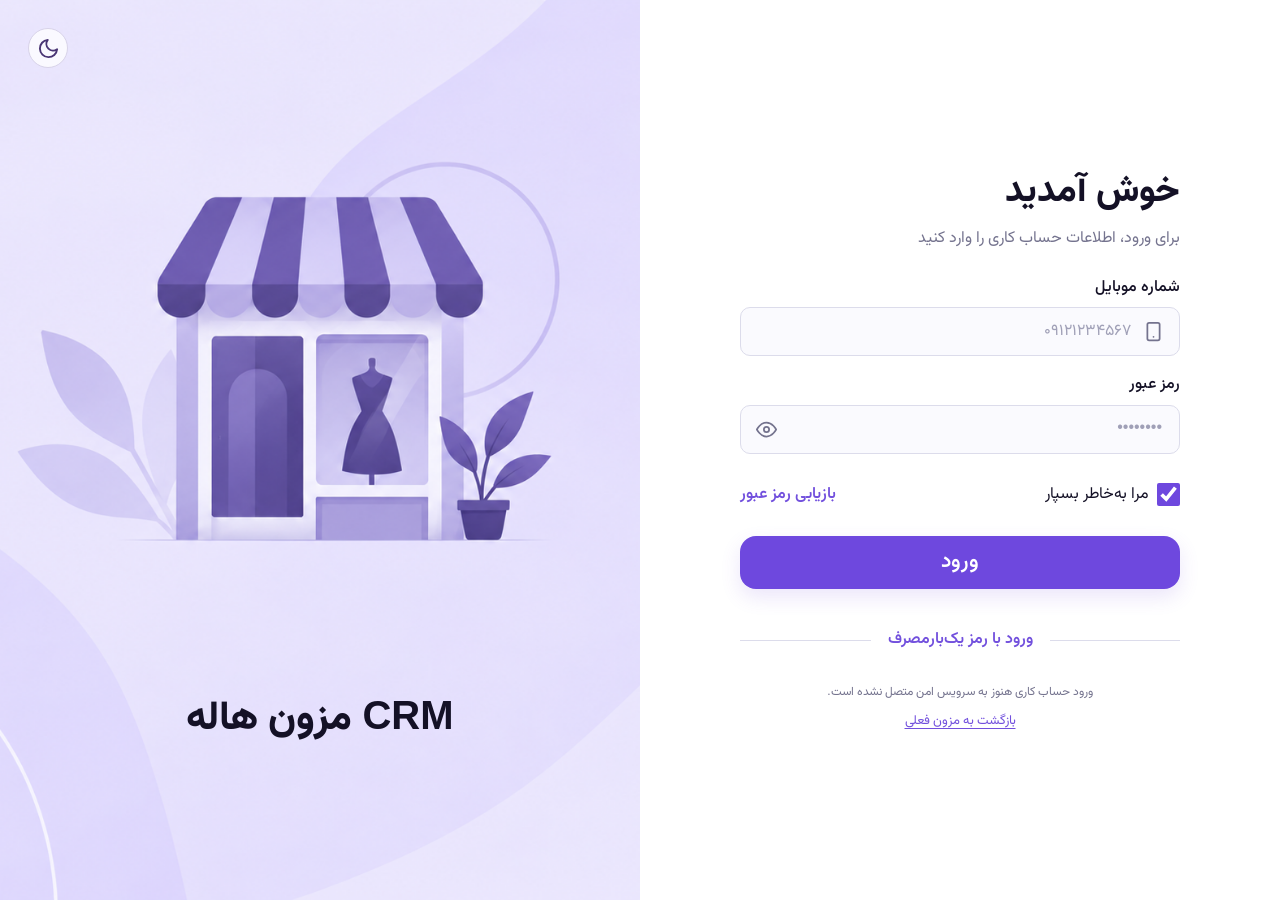
==== login.html @ 97564a05 "Add approved login frontend with light and night themes" ====
<!doctype html>
<html lang="fa" dir="rtl">
<head>
 <meta charset="utf-8">
 <meta name="viewport" content="width=device-width,initial-scale=1,viewport-fit=cover">
 <meta name="theme-color" content="#eee8ff">
 <meta name="format-detection" content="telephone=no">
 <title>ورود | CRM مزون هاله</title>
 <link rel="icon" href="./icon-192.png">
 <link rel="manifest" href="./manifest.webmanifest">
 <script>try{document.documentElement.dataset.theme=localStorage.getItem('hs.crm.v62.theme')==='dark'?'dark':'light'}catch{document.documentElement.dataset.theme='light'}</script>
 <link rel="stylesheet" href="./login.css">
 <script src="./assets/vendor/feather-4.29.2.min.js" defer></script>
 <script type="module" src="./login.js"></script>
</head>
<body>
 <main class="login-page">
  <header class="login-brand">
   <button id="loginTheme" class="theme-button" type="button" aria-label="فعال‌کردن حالت شب" aria-pressed="false"><i data-feather="moon" aria-hidden="true"></i></button>
   <h1><bdi>CRM</bdi> مزون هاله</h1>
  </header>
  <section class="login-form-section" aria-labelledby="welcomeTitle">
   <div class="form-heading"><h2 id="welcomeTitle">خوش آمدید</h2><p>برای ورود، اطلاعات حساب کاری را وارد کنید</p></div>
   <form id="loginForm" novalidate>
    <div class="form-field">
     <label for="loginPhone">شماره موبایل</label>
     <div class="input-wrap"><i data-feather="smartphone" aria-hidden="true"></i><input id="loginPhone" type="tel" inputmode="numeric" autocomplete="username" placeholder="۰۹۱۲۱۲۳۴۵۶۷" aria-describedby="phoneError" required></div>
     <p class="field-error" id="phoneError" hidden></p>
    </div>
    <div class="form-field">
     <label for="loginPassword">رمز عبور</label>
     <div class="input-wrap password-wrap"><input id="loginPassword" type="password" autocomplete="current-password" placeholder="••••••••" aria-describedby="passwordError" required><button id="showPassword" type="button" aria-label="نمایش رمز عبور" aria-pressed="false"><i data-feather="eye" aria-hidden="true"></i></button></div>
     <p class="field-error" id="passwordError" hidden></p>
    </div>
    <div class="login-options"><label class="remember"><input id="rememberLogin" type="checkbox" checked><span>مرا به‌خاطر بسپار</span></label><button class="text-button" id="recoverPassword" type="button">بازیابی رمز عبور</button></div>
    <p id="loginStatus" class="login-status" role="alert" hidden></p>
    <button class="login-submit" type="submit">ورود</button>
    <div class="otp-row"><button class="text-button" id="otpLogin" type="button">ورود با رمز یک‌بارمصرف</button></div>
   </form>
   <p class="setup-notice">ورود حساب کاری هنوز به سرویس امن متصل نشده است.</p>
   <a class="workspace-return" href="./index.html#/today">بازگشت به مزون فعلی</a>
  </section>
 </main>
</body>
</html>
---- login.css ----
@font-face{font-family:Vazirmatn;src:url('./vazirmatn.woff2') format('woff2');font-weight:100 900;font-display:swap}
:root{color-scheme:light;--login-bg:#fff;--login-text:#141126;--login-sub:#74738e;--login-input:#fafafe;--login-line:#dcdceb;--login-accent:#6e48de;--login-link:#7250dd;--login-placeholder:#a0a0b7;--login-error:#b73445;--login-hero:url('./assets/login-hero-light.png')}
html[data-theme=dark]{color-scheme:dark;--login-bg:#11121b;--login-text:#f0eff8;--login-sub:#b0aec5;--login-input:#1b1d2a;--login-line:#414052;--login-accent:#7957e8;--login-link:#b69aff;--login-placeholder:#aaa5c5;--login-error:#ff9ca9;--login-hero:url('./assets/login-hero-dark.png')}
*{box-sizing:border-box}body{margin:0;background:var(--login-bg);color:var(--login-text);font-family:Vazirmatn,Tahoma,sans-serif;font-size:14px;line-height:1.65}button,input{font:inherit}button,a,input{-webkit-tap-highlight-color:transparent}button{cursor:pointer}button:disabled{cursor:wait;opacity:.65}button:focus-visible,a:focus-visible,input:focus-visible{outline:3px solid var(--login-link);outline-offset:4px}[hidden]{display:none!important}
.login-page{min-height:100dvh}.login-brand{height:304px;position:relative;background-image:var(--login-hero);background-size:cover;background-position:center;border-radius:0 0 18px 18px;overflow:hidden}.login-brand h1{position:absolute;bottom:41px;left:16px;right:16px;text-align:center;margin:0;font-size:30px;font-weight:800;line-height:1.4;direction:rtl}.theme-button{position:absolute;left:24px;top:calc(18px + env(safe-area-inset-top,0px));width:40px;height:40px;border-radius:50%;border:1px solid #d8d3e9;background:#faf9ff;color:#493574;display:grid;place-items:center}.theme-button svg{width:23px;height:23px}
.login-form-section{padding:28px 22px calc(24px + env(safe-area-inset-bottom,0px));max-width:480px;margin:auto}.form-heading h2{margin:0;font-size:32px;line-height:1.4;font-weight:800}.form-heading p{margin:9px 0 30px;color:var(--login-sub);font-size:14px;line-height:1.7}.form-field+ .form-field{margin-top:23px}.form-field label{display:block;margin-bottom:8px;font-size:14px;font-weight:500}.input-wrap{height:49px;border:1px solid var(--login-line);border-radius:10px;background:var(--login-input);display:flex;align-items:center;gap:10px;padding:0 15px;color:var(--login-sub)}.input-wrap:focus-within{border-color:var(--login-link);box-shadow:0 0 0 3px color-mix(in srgb,var(--login-link) 14%,transparent)}.input-wrap:has([aria-invalid=true]){border-color:var(--login-error)}.input-wrap svg{width:21px;height:21px;flex:0 0 21px}.input-wrap input{width:100%;min-width:0;border:0;background:transparent;color:var(--login-text);font-size:16px;outline:none;text-align:right;direction:ltr;line-height:1.5}.input-wrap input:focus-visible{outline:none}.input-wrap input::placeholder{color:var(--login-placeholder);opacity:1}.password-wrap{padding-left:5px}.password-wrap button{width:40px;height:40px;flex:0 0 40px;border:0;background:transparent;color:var(--login-sub);display:grid;place-items:center}.field-error{margin:6px 0 0;font-size:12px;color:var(--login-error)}.login-options{display:flex;align-items:center;justify-content:space-between;gap:8px;margin-top:20px}.remember{display:flex;align-items:center;gap:8px;font-size:14px;cursor:pointer}.remember input{width:23px;height:23px;margin:0;accent-color:var(--login-accent)}.text-button{padding:8px 0;border:0;background:transparent;color:var(--login-link);font-size:14px;font-weight:600}.login-submit{height:53px;width:100%;margin-top:28px;background:var(--login-accent);color:#fff;border:0;border-radius:16px;font-size:21px;font-weight:700;box-shadow:0 8px 20px color-mix(in srgb,var(--login-accent) 14%,transparent)}.login-submit:hover{filter:brightness(1.07)}.otp-row{display:flex;align-items:center;gap:17px;margin-top:30px}.otp-row::before,.otp-row::after{content:'';height:1px;background:var(--login-line);flex:1}.otp-row button{white-space:nowrap}.login-status{padding:10px 12px;border-radius:8px;background:var(--login-input);border:1px solid var(--login-line);color:var(--login-error);font-size:13px;margin:12px 0 -12px}.setup-notice{color:var(--login-sub);font-size:12px;text-align:center;margin:22px 0 8px}.workspace-return{display:block;text-align:center;font-size:13px;color:var(--login-link);text-underline-offset:4px}
.form-heading p{font-size:16px;line-height:1.5;margin-bottom:26px}.form-field label{font-size:16px;line-height:1.4}.form-field+.form-field{margin-top:18px}.remember,.text-button{font-size:16px}.login-submit{margin-top:20px;font-weight:600}.login-brand h1{font-size:31px}
@media(min-width:760px){.login-page{display:grid;grid-template-columns:1fr 1fr;direction:ltr;max-width:1440px;margin:auto}.login-brand{height:100dvh;min-height:650px;border-radius:0;background-size:cover}.login-brand h1{font-size:40px;bottom:17%}.login-form-section{direction:rtl;align-self:center;width:100%;padding:40px;max-width:520px}.form-heading h2{font-size:36px}.theme-button{left:28px;top:28px}}
@media(max-width:359px){.login-brand{height:276px}.login-brand h1{font-size:27px;bottom:35px}.login-form-section{padding:24px 16px}.form-heading h2{font-size:28px}.login-options,.remember,.text-button{font-size:12px}}
@media(prefers-reduced-motion:no-preference){.theme-button,.input-wrap,.login-submit{transition:background-color .15s,border-color .15s}}
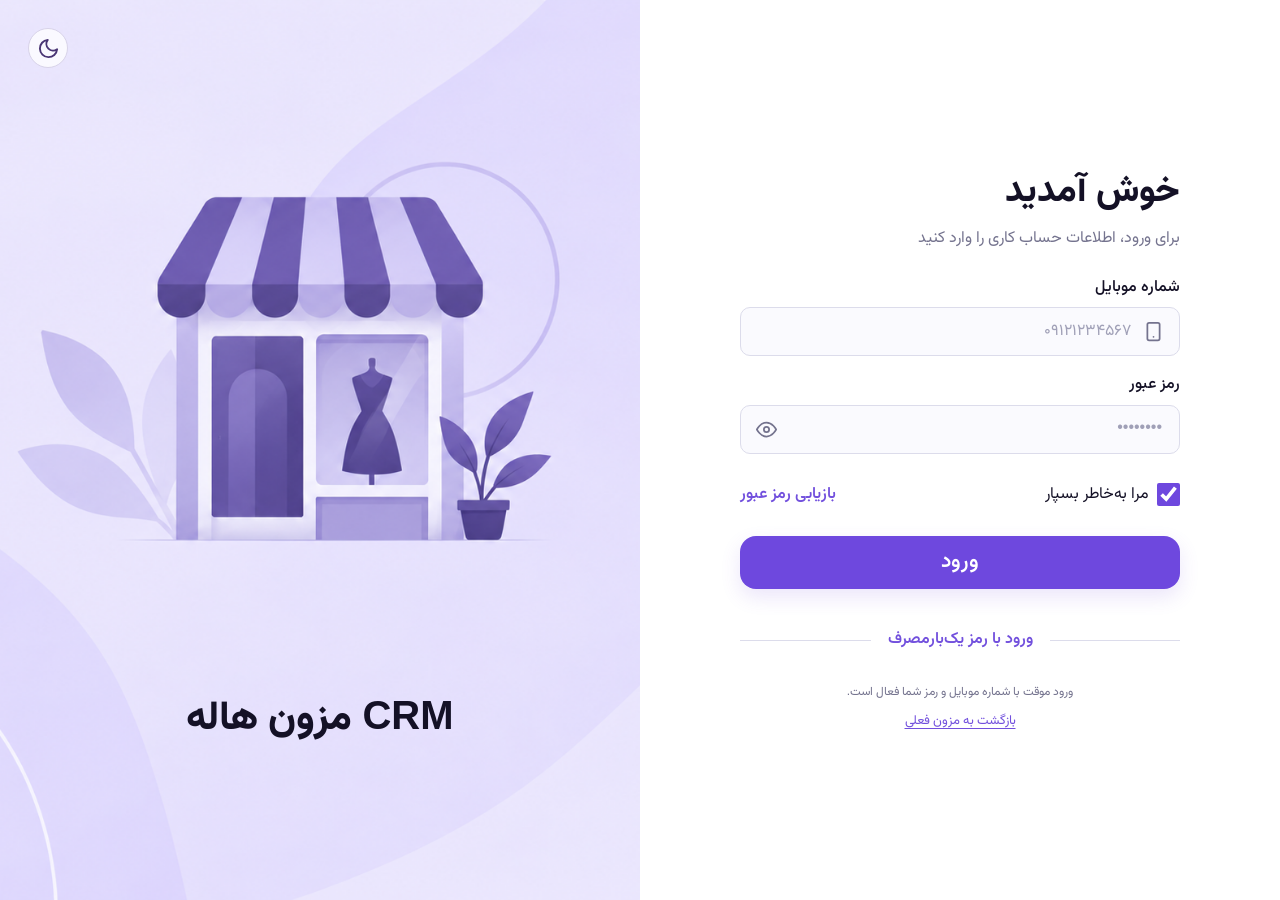
==== commit fe1b6d49: "feat: connect temporary admin login" ====
--- a/login.html
+++ b/login.html
@@ -37,7 +37,7 @@
     <button class="login-submit" type="submit">ورود</button>
     <div class="otp-row"><button class="text-button" id="otpLogin" type="button">ورود با رمز یک‌بارمصرف</button></div>
    </form>
-   <p class="setup-notice">ورود حساب کاری هنوز به سرویس امن متصل نشده است.</p>
+   <p class="setup-notice">ورود موقت با شماره موبایل و رمز شما فعال است.</p>
    <a class="workspace-return" href="./index.html#/today">بازگشت به مزون فعلی</a>
   </section>
  </main>
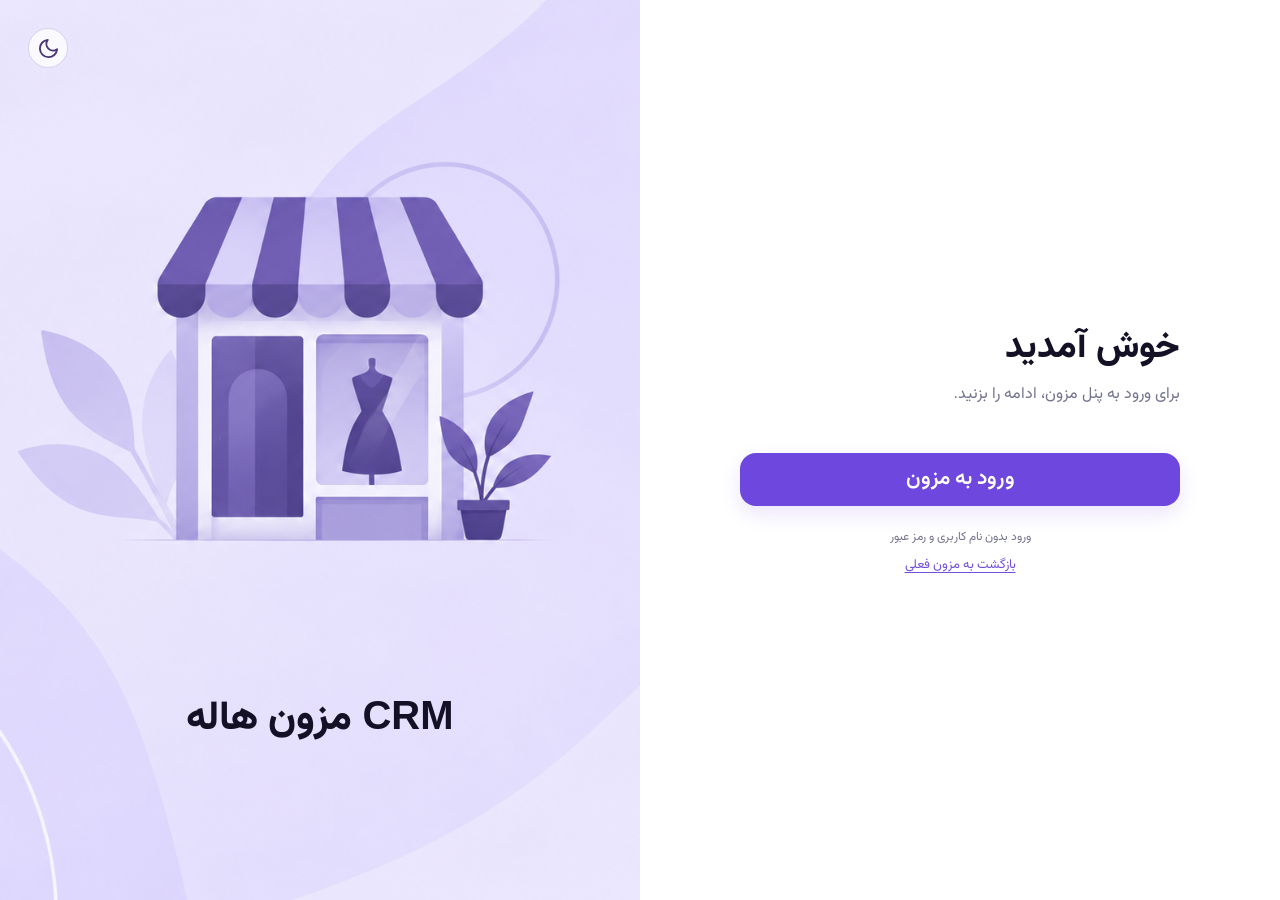
==== commit 780cc623: "feat: simplify formal entry and refine partner workflow" ====
--- a/login.html
+++ b/login.html
@@ -11,7 +11,8 @@
  <script>try{document.documentElement.dataset.theme=localStorage.getItem('hs.crm.v62.theme')==='dark'?'dark':'light'}catch{document.documentElement.dataset.theme='light'}</script>
  <link rel="stylesheet" href="./login.css">
  <script src="./assets/vendor/feather-4.29.2.min.js" defer></script>
- <script type="module" src="./login.js"></script>
+ <script type="module" src="./login.js?v=76"></script>
+ <script type="module" src="./pwa-update.js"></script>
 </head>
 <body>
  <main class="login-page">
@@ -20,24 +21,9 @@
    <h1><bdi>CRM</bdi> مزون هاله</h1>
   </header>
   <section class="login-form-section" aria-labelledby="welcomeTitle">
-   <div class="form-heading"><h2 id="welcomeTitle">خوش آمدید</h2><p>برای ورود، اطلاعات حساب کاری را وارد کنید</p></div>
-   <form id="loginForm" novalidate>
-    <div class="form-field">
-     <label for="loginPhone">شماره موبایل</label>
-     <div class="input-wrap"><i data-feather="smartphone" aria-hidden="true"></i><input id="loginPhone" type="tel" inputmode="numeric" autocomplete="username" placeholder="۰۹۱۲۱۲۳۴۵۶۷" aria-describedby="phoneError" required></div>
-     <p class="field-error" id="phoneError" hidden></p>
-    </div>
-    <div class="form-field">
-     <label for="loginPassword">رمز عبور</label>
-     <div class="input-wrap password-wrap"><input id="loginPassword" type="password" autocomplete="current-password" placeholder="••••••••" aria-describedby="passwordError" required><button id="showPassword" type="button" aria-label="نمایش رمز عبور" aria-pressed="false"><i data-feather="eye" aria-hidden="true"></i></button></div>
-     <p class="field-error" id="passwordError" hidden></p>
-    </div>
-    <div class="login-options"><label class="remember"><input id="rememberLogin" type="checkbox" checked><span>مرا به‌خاطر بسپار</span></label><button class="text-button" id="recoverPassword" type="button">بازیابی رمز عبور</button></div>
-    <p id="loginStatus" class="login-status" role="alert" hidden></p>
-    <button class="login-submit" type="submit">ورود</button>
-    <div class="otp-row"><button class="text-button" id="otpLogin" type="button">ورود با رمز یک‌بارمصرف</button></div>
-   </form>
-   <p class="setup-notice">ورود موقت با شماره موبایل و رمز شما فعال است.</p>
+   <div class="form-heading"><h2 id="welcomeTitle">خوش آمدید</h2><p>برای ورود به پنل مزون، ادامه را بزنید.</p></div>
+   <button class="login-submit formal-entry-button" id="formalEnter" type="button">ورود به مزون</button>
+   <p class="setup-notice">ورود بدون نام کاربری و رمز عبور</p>
    <a class="workspace-return" href="./index.html#/today">بازگشت به مزون فعلی</a>
   </section>
  </main>
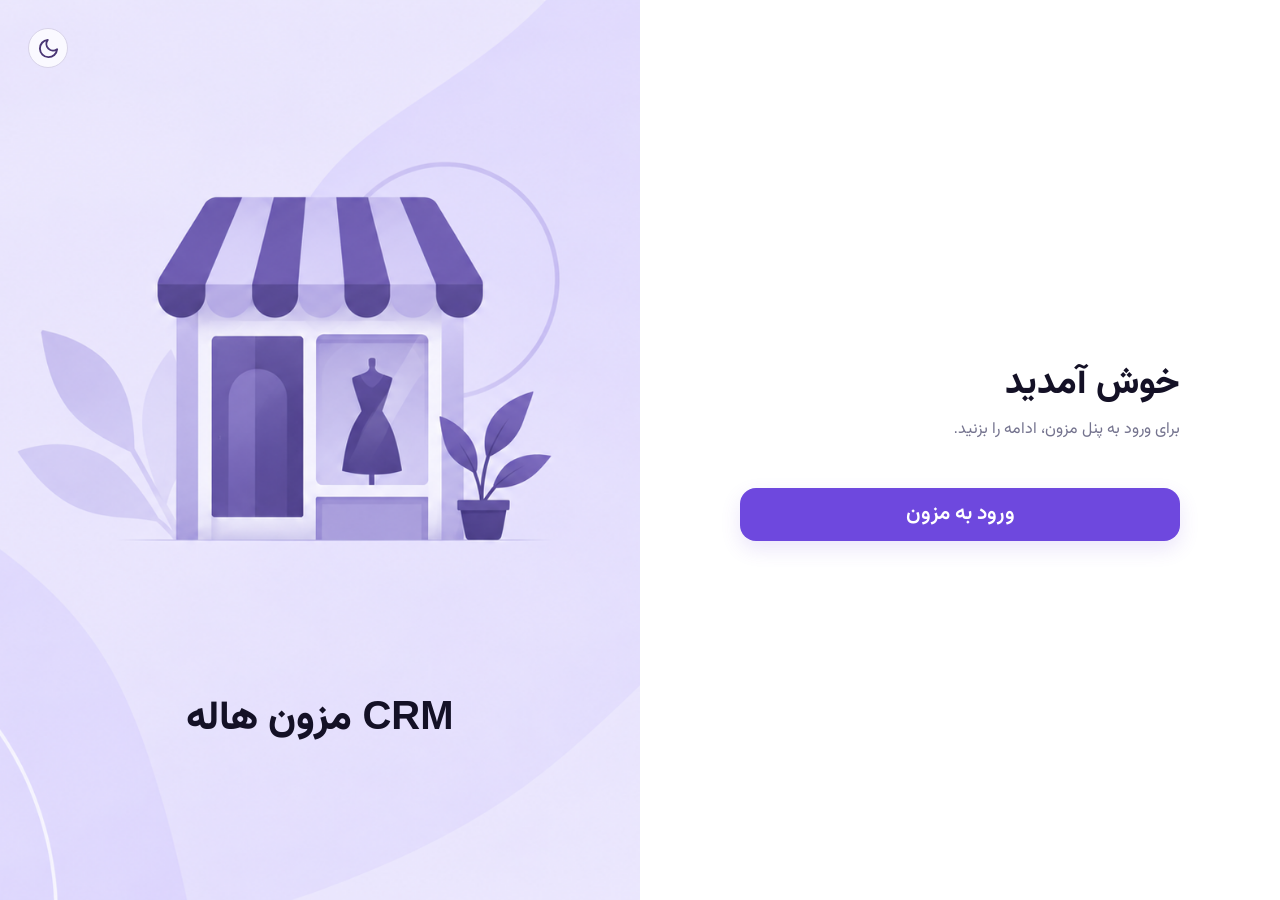
==== commit 250d7684: "fix: simplify formal entry screen" ====
--- a/login.html
+++ b/login.html
@@ -23,8 +23,6 @@
   <section class="login-form-section" aria-labelledby="welcomeTitle">
    <div class="form-heading"><h2 id="welcomeTitle">خوش آمدید</h2><p>برای ورود به پنل مزون، ادامه را بزنید.</p></div>
    <button class="login-submit formal-entry-button" id="formalEnter" type="button">ورود به مزون</button>
-   <p class="setup-notice">ورود بدون نام کاربری و رمز عبور</p>
-   <a class="workspace-return" href="./index.html#/today">بازگشت به مزون فعلی</a>
   </section>
  </main>
 </body>
